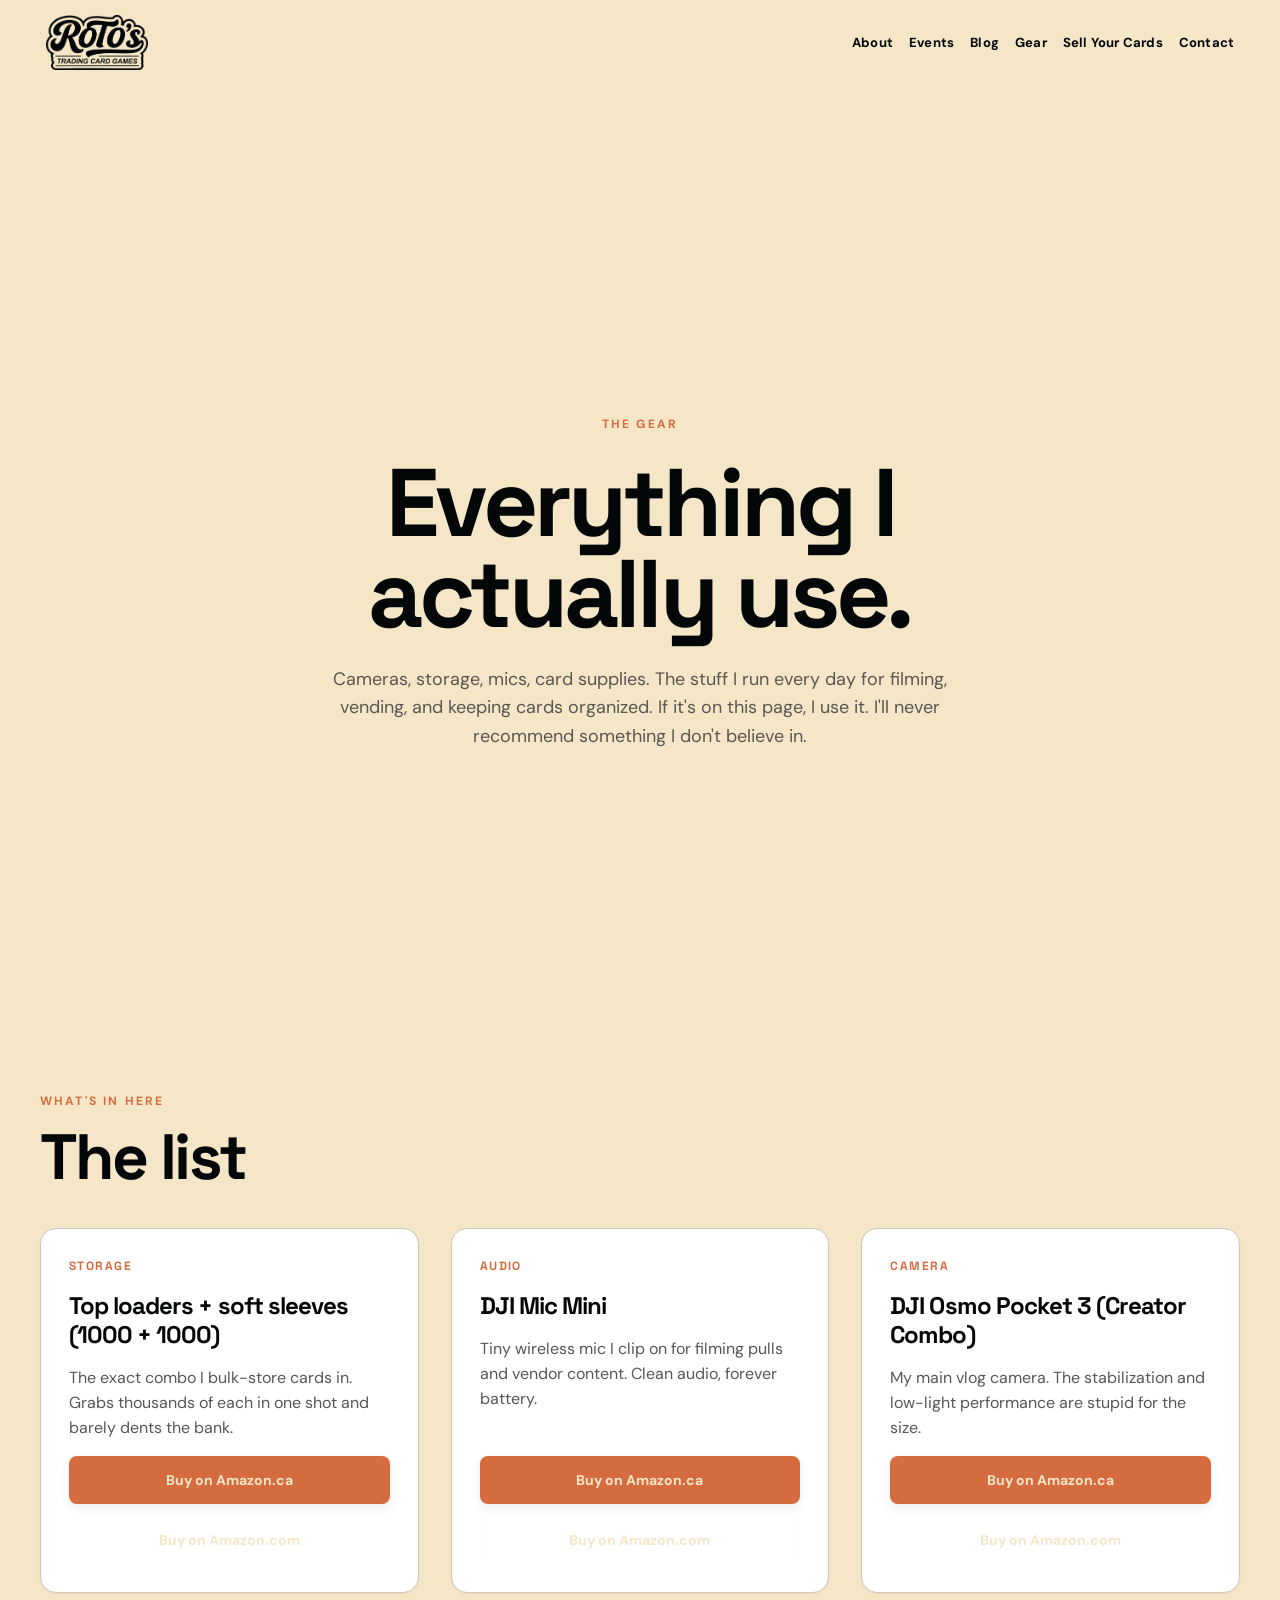
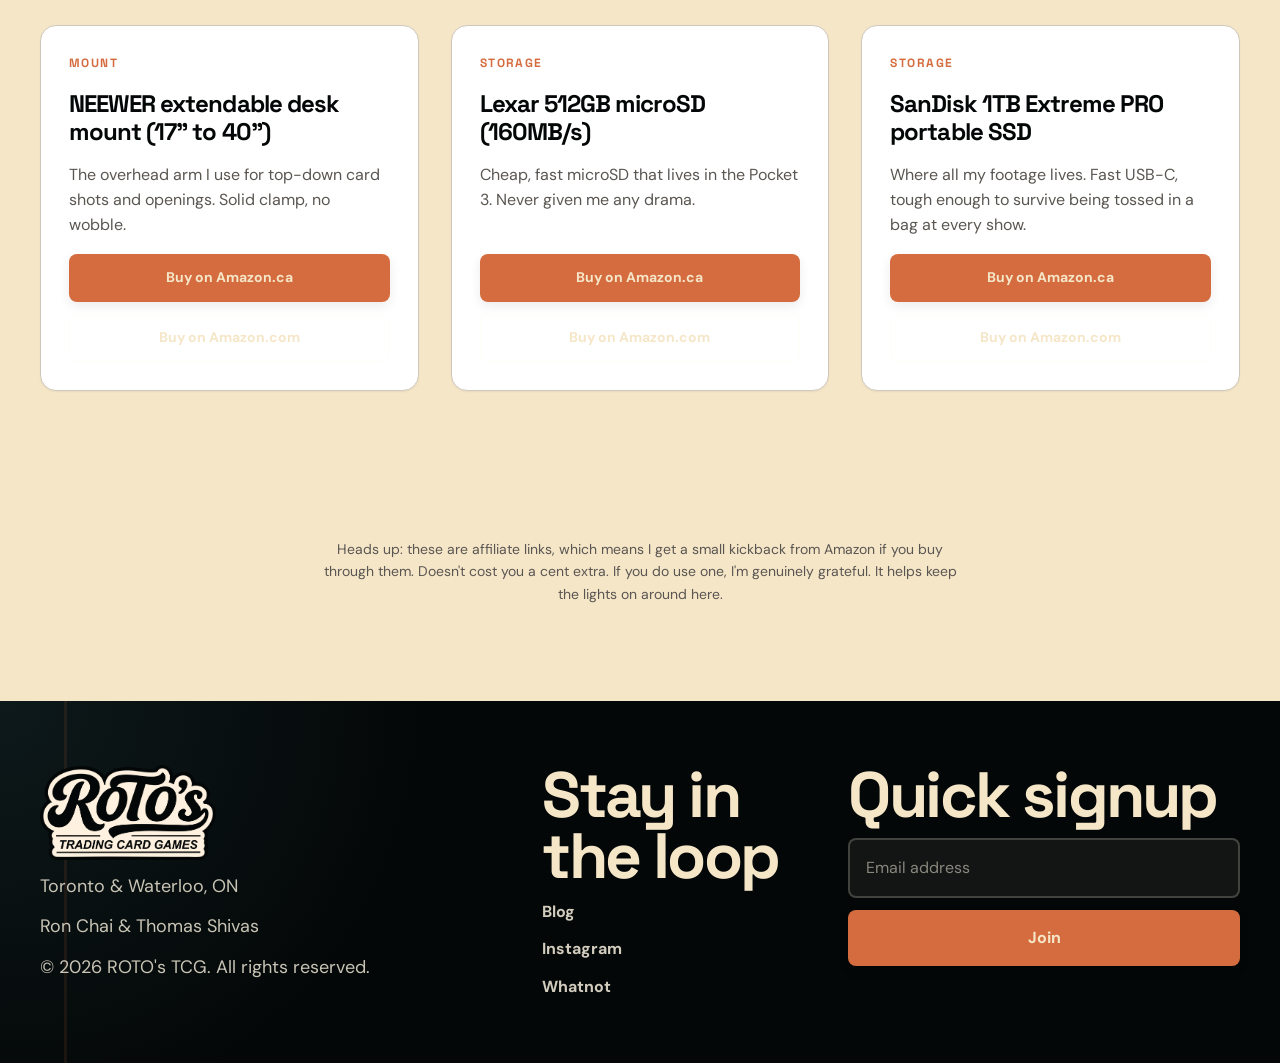
==== gear.html @ c9933e34 "Add /gear affiliate products page - New gear.html page showcasing 6 Amazon affiliate products (CA + " ====
<!DOCTYPE html>
<html lang="en">
  <head>
    <meta charset="UTF-8" />
    <meta name="viewport" content="width=device-width, initial-scale=1.0" />
    <title>Gear I Use | ROTO's TCG</title>
    <meta
      name="description"
      content="The cameras, mics, storage, and card supplies I actually use every day. Amazon affiliate links for Canada and the US."
    />
    <meta
      property="og:title"
      content="Gear I Use | ROTO's TCG"
    />
    <meta
      property="og:description"
      content="The cameras, mics, storage, and card supplies I actually use every day. Amazon affiliate links for Canada and the US."
    />
    <meta property="og:type" content="website" />
    <meta property="og:image" content="https://rotostcg.ca/assets/logo.png" />
    <meta name="twitter:card" content="summary_large_image" />
    <meta
      name="twitter:title"
      content="Gear I Use | ROTO's TCG"
    />
    <meta
      name="twitter:description"
      content="The cameras, mics, storage, and card supplies I actually use every day. Amazon affiliate links for Canada and the US."
    />
    <meta name="twitter:image" content="https://rotostcg.ca/assets/logo.png" />
    <meta name="theme-color" content="#fff8e5" />
    <link rel="icon" type="image/x-icon" href="/favicon.ico" />
    <link rel="icon" type="image/png" sizes="32x32" href="/assets/favicon-32.png" />
    <link rel="icon" type="image/png" sizes="16x16" href="/assets/favicon-16.png" />
    <link rel="apple-touch-icon" sizes="180x180" href="/assets/apple-touch-icon.png" />
    <link rel="canonical" href="https://rotostcg.ca/gear.html" />
    <meta property="og:url" content="https://rotostcg.ca/gear.html" />
    <link rel="preconnect" href="https://fonts.googleapis.com" />
    <link rel="preconnect" href="https://fonts.gstatic.com" crossorigin />
    <link
      href="https://fonts.googleapis.com/css2?family=DM+Sans:wght@400;500;700&family=Space+Grotesk:wght@500;700&display=swap"
      rel="stylesheet"
    />
    <link rel="stylesheet" href="./styles.css" />
    <script type="application/ld+json">
      {
        "@context": "https://schema.org",
        "@type": "LocalBusiness",
        "name": "ROTO's TCG",
        "description": "Toronto and Waterloo's trusted Pokemon card specialists. Buy, sell, and trade with Ron and Tom.",
        "areaServed": ["Toronto, Ontario", "Waterloo, Ontario", "Ontario"],
        "address": {
          "@type": "PostalAddress",
          "addressRegion": "ON",
          "addressCountry": "CA"
        },
        "url": "https://rotostcg.ca",
        "image": "https://rotostcg.ca/assets/logo.png",
        "telephone": "",
        "priceRange": "$$",
        "openingHours": [],
        "sameAs": [
          "https://www.instagram.com/rotos_tcg/",
          "https://www.whatnot.com/s/sPpusQs4"
        ]
      }
    </script>
    <script defer src="./script.js"></script>
  </head>
  <body>
    <a class="skip-link" href="#main-content">Skip to content</a>

    <header class="site-header" id="top">
      <nav class="navbar" aria-label="Primary">
        <a class="brand" href="index.html#top" aria-label="ROTO's TCG home">
          <img src="./assets/logo-black.png" alt="ROTO's TCG logo" />
        </a>

        <button
          class="nav-toggle"
          type="button"
          aria-expanded="false"
          aria-controls="site-menu"
          aria-label="Open navigation"
        >
          <span></span>
          <span></span>
          <span></span>
        </button>

        <div class="nav-panel" id="site-menu">
          <a href="index.html#about">About</a>
          <a href="index.html#events">Events</a>
          <a href="/blog/">Blog</a>
          <a href="gear.html" aria-current="page">Gear</a>
          <a href="index.html#sell">Sell Your Cards</a>
          <a href="index.html#contact">Contact</a>
        </div>
      </nav>
    </header>

    <main id="main-content">
      <section class="hero section-cream" aria-labelledby="hero-title">
        <div class="section-shell hero-shell">
          <div class="hero-copy guide-hero-copy">
            <p class="eyebrow reveal">the gear</p>
            <h1 class="reveal" id="hero-title">Everything I actually use.</h1>
            <p class="hero-text reveal">
              Cameras, storage, mics, card supplies. The stuff I run every day for
              filming, vending, and keeping cards organized. If it's on this page,
              I use it. I'll never recommend something I don't believe in.
            </p>
          </div>
        </div>
      </section>

      <section class="section section-cream" aria-labelledby="gear-list-title">
        <div class="section-shell">
          <div class="section-heading reveal">
            <p class="eyebrow">what's in here</p>
            <h2 id="gear-list-title">The list</h2>
          </div>

          <div class="gear-grid">
            <article class="gear-card reveal" style="--delay: 0ms">
              <p class="gear-eyebrow">storage</p>
              <h3 class="gear-title">Top loaders + soft sleeves (1000 + 1000)</h3>
              <p class="gear-note">
                The exact combo I bulk-store cards in. Grabs thousands of each in
                one shot and barely dents the bank.
              </p>
              <div class="gear-links">
                <a
                  class="button button-primary gear-btn"
                  href="https://amzn.to/4f06WtV"
                  target="_blank"
                  rel="nofollow sponsored noopener"
                  >Buy on Amazon.ca</a
                >
                <a
                  class="button button-ghost gear-btn"
                  href="https://amzn.to/4wD39bH"
                  target="_blank"
                  rel="nofollow sponsored noopener"
                  >Buy on Amazon.com</a
                >
              </div>
            </article>

            <article class="gear-card reveal" style="--delay: 80ms">
              <p class="gear-eyebrow">audio</p>
              <h3 class="gear-title">DJI Mic Mini</h3>
              <p class="gear-note">
                Tiny wireless mic I clip on for filming pulls and vendor content.
                Clean audio, forever battery.
              </p>
              <div class="gear-links">
                <a
                  class="button button-primary gear-btn"
                  href="https://amzn.to/4aQiDAQ"
                  target="_blank"
                  rel="nofollow sponsored noopener"
                  >Buy on Amazon.ca</a
                >
                <a
                  class="button button-ghost gear-btn"
                  href="https://amzn.to/44rLvMe"
                  target="_blank"
                  rel="nofollow sponsored noopener"
                  >Buy on Amazon.com</a
                >
              </div>
            </article>

            <article class="gear-card reveal" style="--delay: 160ms">
              <p class="gear-eyebrow">camera</p>
              <h3 class="gear-title">DJI Osmo Pocket 3 (Creator Combo)</h3>
              <p class="gear-note">
                My main vlog camera. The stabilization and low-light performance
                are stupid for the size.
              </p>
              <div class="gear-links">
                <a
                  class="button button-primary gear-btn"
                  href="https://amzn.to/3QVbw3o"
                  target="_blank"
                  rel="nofollow sponsored noopener"
                  >Buy on Amazon.ca</a
                >
                <a
                  class="button button-ghost gear-btn"
                  href="https://amzn.to/4fuj7PH"
                  target="_blank"
                  rel="nofollow sponsored noopener"
                  >Buy on Amazon.com</a
                >
              </div>
            </article>

            <article class="gear-card reveal" style="--delay: 240ms">
              <p class="gear-eyebrow">mount</p>
              <h3 class="gear-title">NEEWER extendable desk mount (17" to 40")</h3>
              <p class="gear-note">
                The overhead arm I use for top-down card shots and openings. Solid
                clamp, no wobble.
              </p>
              <div class="gear-links">
                <a
                  class="button button-primary gear-btn"
                  href="https://amzn.to/3SY3oQd"
                  target="_blank"
                  rel="nofollow sponsored noopener"
                  >Buy on Amazon.ca</a
                >
                <a
                  class="button button-ghost gear-btn"
                  href="https://amzn.to/3RweQlE"
                  target="_blank"
                  rel="nofollow sponsored noopener"
                  >Buy on Amazon.com</a
                >
              </div>
            </article>

            <article class="gear-card reveal" style="--delay: 320ms">
              <p class="gear-eyebrow">storage</p>
              <h3 class="gear-title">Lexar 512GB microSD (160MB/s)</h3>
              <p class="gear-note">
                Cheap, fast microSD that lives in the Pocket 3. Never given me
                any drama.
              </p>
              <div class="gear-links">
                <a
                  class="button button-primary gear-btn"
                  href="https://amzn.to/4fAtyRO"
                  target="_blank"
                  rel="nofollow sponsored noopener"
                  >Buy on Amazon.ca</a
                >
                <a
                  class="button button-ghost gear-btn"
                  href="https://amzn.to/4fg39aD"
                  target="_blank"
                  rel="nofollow sponsored noopener"
                  >Buy on Amazon.com</a
                >
              </div>
            </article>

            <article class="gear-card reveal" style="--delay: 400ms">
              <p class="gear-eyebrow">storage</p>
              <h3 class="gear-title">SanDisk 1TB Extreme PRO portable SSD</h3>
              <p class="gear-note">
                Where all my footage lives. Fast USB-C, tough enough to survive
                being tossed in a bag at every show.
              </p>
              <div class="gear-links">
                <a
                  class="button button-primary gear-btn"
                  href="https://amzn.to/4hbNYBJ"
                  target="_blank"
                  rel="nofollow sponsored noopener"
                  >Buy on Amazon.ca</a
                >
                <a
                  class="button button-ghost gear-btn"
                  href="https://amzn.to/4vsnDmE"
                  target="_blank"
                  rel="nofollow sponsored noopener"
                  >Buy on Amazon.com</a
                >
              </div>
            </article>
          </div>
        </div>
      </section>

      <section class="section section-cream disclosure" aria-labelledby="disclosure-title">
        <div class="section-shell">
          <h2 id="disclosure-title" class="sr-only">Affiliate disclosure</h2>
          <p class="disclosure-text reveal">
            Heads up: these are affiliate links, which means I get a small
            kickback from Amazon if you buy through them. Doesn't cost you a cent
            extra. If you do use one, I'm genuinely grateful. It helps keep the
            lights on around here.
          </p>
        </div>
      </section>
    </main>

    <footer class="site-footer section-dark" id="contact">
      <div class="section-shell footer-shell">
        <div class="footer-brand reveal">
          <img
            src="./assets/logo-no-bg.png"
            alt="ROTO's TCG logo"
            loading="lazy"
            width="180"
          />
          <p>Toronto &amp; Waterloo, ON</p>
          <p>Ron Chai &amp; Thomas Shivas</p>
          <p>© 2026 ROTO's TCG. All rights reserved.</p>
        </div>

        <div class="footer-links reveal">
          <h2 class="footer-heading">Stay in the loop</h2>
          <a href="/blog/">Blog</a>
          <a href="https://www.instagram.com/rotos_tcg/" target="_blank" rel="noreferrer"
            >Instagram</a
          >
          <a href="https://www.whatnot.com/s/sPpusQs4" target="_blank" rel="noreferrer"
            >Whatnot</a
          >
        </div>

        <div class="footer-form reveal">
          <h2 class="footer-heading">Quick signup</h2>
          <form
            class="mini-signup"
            action="https://formsubmit.co/rotom.assistant4@gmail.com"
            method="POST"
          >
            <input type="hidden" name="_subject" value="ROTO's TCG footer signup" />
            <input type="hidden" name="_captcha" value="false" />
            <label class="sr-only" for="footer-email">Email</label>
            <input
              id="footer-email"
              type="email"
              name="email"
              placeholder="Email address"
              required
              autocomplete="email"
            />
            <button type="submit">Join</button>
          </form>
        </div>
      </div>
    </footer>
  </body>
</html>
---- styles.css ----
:root {
  --cream: #f5e6c8;
  --ink: #040707;
  --accent: #d56c3f;
  --accent-dark: #cb673d;
  --teal: #376b76;
  --surface: #faf0db;
  --surface-tint: #eddcbe;
  --border: #cec7bb;
  --muted: #5a5652;
  --error: #c1292e;
  --success: #2d6a4f;
  --shadow-subtle: 0 1px 2px rgba(4, 7, 7, 0.05);
  --shadow-medium: 0 4px 12px rgba(4, 7, 7, 0.08);
  --shadow-strong: 0 8px 24px rgba(4, 7, 7, 0.12);
  --radius-small: 4px;
  --radius-medium: 8px;
  --radius-large: 16px;
  --container: 1200px;
  --section-space: clamp(5.5rem, 9vw, 8rem);
  --transition-fast: 220ms ease-out;
  --transition-base: 320ms ease-out;
}

*,
*::before,
*::after {
  box-sizing: border-box;
}

html {
  scroll-behavior: smooth;
}

body {
  margin: 0;
  font-family: "DM Sans", sans-serif;
  background: var(--cream);
  color: var(--ink);
  line-height: 1.6;
  text-rendering: optimizeLegibility;
}

body.nav-open {
  overflow: hidden;
}

body::before {
  content: "";
  position: fixed;
  inset: 0;
  pointer-events: none;
  background-image:
    radial-gradient(rgba(4, 7, 7, 0.03) 0.7px, transparent 0.7px),
    radial-gradient(rgba(213, 108, 63, 0.04) 0.6px, transparent 0.6px);
  background-position: 0 0, 12px 16px;
  background-size: 24px 24px, 28px 28px;
  opacity: 0.55;
  z-index: -1;
}

img {
  display: block;
  max-width: 100%;
}

a {
  color: inherit;
  text-decoration: none;
}

button,
input,
textarea {
  font: inherit;
}

button {
  cursor: pointer;
}

input,
textarea {
  min-width: 0;
}

.skip-link,
.sr-only {
  position: absolute;
  width: 1px;
  height: 1px;
  padding: 0;
  margin: -1px;
  overflow: hidden;
  clip: rect(0, 0, 0, 0);
  white-space: nowrap;
  border: 0;
}

.skip-link:focus {
  width: auto;
  height: auto;
  margin: 1rem;
  padding: 0.75rem 1rem;
  clip: auto;
  background: var(--accent);
  color: var(--cream);
  border-radius: var(--radius-small);
  z-index: 999;
}

.section-shell {
  width: min(calc(100% - 2rem), var(--container));
  margin: 0 auto;
}

#about,
#events,
#sell,
#contact {
  scroll-margin-top: 7rem;
}

.site-header {
  position: sticky;
  top: 0;
  z-index: 50;
}

.navbar {
  width: min(calc(100% - 1rem), calc(var(--container) + 1rem));
  margin: 0.45rem auto 0;
  padding: 0.4rem 0.8rem;
  display: flex;
  align-items: center;
  justify-content: space-between;
  gap: 0.8rem;
  border: 1px solid transparent;
  border-radius: 999px;
  transition:
    background-color var(--transition-base),
    border-color var(--transition-base),
    box-shadow var(--transition-base),
    backdrop-filter var(--transition-base),
    transform var(--transition-fast);
}

.navbar.is-scrolled {
  background: rgba(213, 108, 63, 0.94);
  border-color: rgba(255, 248, 229, 0.32);
  box-shadow: var(--shadow-medium);
  backdrop-filter: blur(18px);
}

.brand {
  display: inline-flex;
  align-items: center;
}

.brand img {
  width: clamp(4.8rem, 10vw, 6.4rem);
  transition: filter var(--transition-base);
}

.navbar.is-scrolled .brand img {
  filter: brightness(0) invert(1);
}

.nav-panel {
  display: flex;
  align-items: center;
  gap: 1rem;
}

.nav-panel a {
  position: relative;
  font-size: 0.82rem;
  font-weight: 700;
  letter-spacing: 0.015em;
  transition: color var(--transition-base);
}

.navbar.is-scrolled .nav-panel a {
  color: #fff8e5;
}

.nav-panel a::after {
  content: "";
  position: absolute;
  left: 0;
  bottom: -0.4rem;
  width: 100%;
  height: 2px;
  background: var(--accent);
  transform: scaleX(0);
  transform-origin: left;
  transition:
    transform var(--transition-fast),
    background-color var(--transition-base);
}

.navbar.is-scrolled .nav-panel a::after {
  background: #fff8e5;
}

.nav-panel a:hover::after,
.nav-panel a:focus-visible::after {
  transform: scaleX(1);
}

.nav-toggle {
  display: none;
  width: 2.5rem;
  height: 2.5rem;
  padding: 0;
  border: 1px solid var(--border);
  border-radius: 999px;
  background: rgba(255, 248, 229, 0.96);
  align-items: center;
  justify-content: center;
  flex-direction: column;
  gap: 0.3rem;
  transition:
    background-color var(--transition-base),
    border-color var(--transition-base);
}

.navbar.is-scrolled .nav-toggle {
  background: rgba(213, 108, 63, 0.18);
  border-color: rgba(255, 248, 229, 0.6);
}

.nav-toggle span {
  width: 1.05rem;
  height: 2px;
  background: var(--ink);
  transition:
    transform var(--transition-fast),
    opacity var(--transition-fast),
    background-color var(--transition-base);
}

.navbar.is-scrolled .nav-toggle span {
  background: #fff8e5;
}

.nav-open .nav-toggle span:nth-child(1) {
  transform: translateY(0.4rem) rotate(45deg);
}

.nav-open .nav-toggle span:nth-child(2) {
  opacity: 0;
}

.nav-open .nav-toggle span:nth-child(3) {
  transform: translateY(-0.4rem) rotate(-45deg);
}

.section {
  position: relative;
  padding: var(--section-space) 0;
}

.section-cream {
  background: transparent;
}

.section-dark {
  background: var(--ink);
  color: var(--cream);
}

.section-dark::before {
  content: "";
  position: absolute;
  inset: 0;
  background:
    linear-gradient(90deg, transparent 0, transparent 5%, rgba(213, 108, 63, 0.11) 5%, rgba(213, 108, 63, 0.11) 5.2%, transparent 5.2%),
    radial-gradient(circle at top left, rgba(55, 107, 118, 0.18), transparent 32%);
  pointer-events: none;
}

.hero {
  min-height: 100svh;
  display: flex;
  align-items: center;
  padding-top: 7rem;
}

.hero-shell {
  display: flex;
  justify-content: center;
}

.hero-stage {
  position: relative;
  width: 100%;
  padding: 0;
  display: grid;
  place-items: center;
}

.hero-stage::before,
.hero-stage::after {
  content: none;
  display: none;
}

.hero-logo-wrap {
  position: relative;
  width: min(100%, 40rem);
  transform-style: preserve-3d;
  will-change: transform;
  transition: transform 40ms linear;
}

.hero-glow {
  position: absolute;
  inset: -25% -20% -25% -20%;
  z-index: 0;
  border-radius: 50%;
  background: radial-gradient(
    ellipse at center,
    rgba(213, 108, 63, 0.18) 0%,
    rgba(213, 108, 63, 0.08) 40%,
    transparent 70%
  );
  filter: blur(40px);
}

.hero-dots {
  position: absolute;
  inset: -62% -46% -66% -46%;
  z-index: 1;
  pointer-events: none;
  overflow: visible;
}

.hero-dot {
  position: absolute;
  transform: translate(-50%, -50%);
  border-radius: 999px;
  background: #d56c3f;
  box-shadow: 0 0 0 0.5px rgba(213, 108, 63, 0.08);
}

.hero-logo {
  position: relative;
  z-index: 2;
  width: min(100%, 38rem);
  margin: 0 auto;
  filter: drop-shadow(0 1.5rem 2.5rem rgba(4, 7, 7, 0.14));
  transform: translate3d(0, 0, 0);
  transition: transform 40ms linear;
}

.hero-copy {
  display: grid;
  gap: 1.5rem;
  width: min(100%, 52rem);
  justify-items: center;
  text-align: center;
}

.eyebrow {
  margin: 0;
  color: var(--accent);
  font-size: 0.75rem;
  font-weight: 700;
  letter-spacing: 0.18em;
  text-transform: uppercase;
}

h1,
h2,
h3,
.footer-heading {
  margin: 0;
  font-family: "Space Grotesk", sans-serif;
  letter-spacing: -0.04em;
  line-height: 0.95;
}

h1 {
  font-size: clamp(3.2rem, 11vw, 6rem);
  max-width: 10ch;
}

h2,
.footer-heading {
  font-size: clamp(2.2rem, 7vw, 4rem);
}

h3 {
  font-size: clamp(1.55rem, 4vw, 2rem);
}

p {
  margin: 0;
}

.hero-text,
.events-copy,
.form-lead,
.story-body,
.section-note,
.stream-shell p,
.footer-brand p {
  max-width: 42rem;
  color: var(--muted);
  font-size: clamp(1rem, 2vw, 1.125rem);
}

.section-dark .events-copy,
.section-dark .stream-shell p,
.site-footer .footer-brand p {
  color: rgba(255, 248, 229, 0.78);
}

.hero-actions {
  display: flex;
  flex-wrap: wrap;
  gap: 1rem 1.25rem;
  align-items: center;
  justify-content: center;
}

.button,
.mini-signup button {
  display: inline-flex;
  align-items: center;
  justify-content: center;
  min-height: 3rem;
  padding: 0.95rem 2rem;
  border: 0;
  border-radius: var(--radius-medium);
  font-weight: 700;
  transition:
    transform var(--transition-fast),
    background-color var(--transition-fast),
    color var(--transition-fast),
    box-shadow var(--transition-fast),
    border-color var(--transition-fast);
}

.button:hover,
.button:focus-visible,
.mini-signup button:hover,
.mini-signup button:focus-visible {
  transform: translateY(-1px);
}

.button-primary,
.mini-signup button {
  background: var(--accent);
  color: var(--cream);
  box-shadow: var(--shadow-medium);
}

.button-primary:hover,
.button-primary:focus-visible,
.mini-signup button:hover,
.mini-signup button:focus-visible {
  background: var(--accent-dark);
}

.button-ghost {
  border: 1px solid rgba(255, 248, 229, 0.26);
  color: var(--cream);
  background: transparent;
}

.button-ghost:hover,
.button-ghost:focus-visible {
  border-color: rgba(255, 248, 229, 0.5);
  background: rgba(255, 248, 229, 0.07);
}

.text-link {
  display: inline-flex;
  align-items: center;
  gap: 0.5rem;
  font-weight: 700;
  color: inherit;
}

.text-link::after {
  content: "";
  width: 2.2rem;
  height: 1px;
  background: currentColor;
  transition: width var(--transition-fast);
}

.text-link:hover::after,
.text-link:focus-visible::after {
  width: 3rem;
}

.section-heading {
  display: grid;
  gap: 1rem;
  margin-bottom: 2rem;
}

.service-grid {
  display: grid;
  gap: 1rem;
}

.service-card {
  position: relative;
  display: grid;
  gap: 1rem;
  padding: 2rem;
  border-radius: var(--radius-large);
  background: var(--ink);
  color: var(--cream);
  box-shadow: var(--shadow-medium);
}

.service-card p {
  color: rgba(255, 248, 229, 0.78);
}

.service-line {
  width: 4rem;
  height: 4px;
  background: var(--accent);
  border-radius: 999px;
}

.section-note {
  margin-top: 2rem;
}

.events-shell,
.stream-shell {
  display: grid;
  gap: 1.75rem;
}

.marquee {
  position: relative;
  overflow: hidden;
  padding: 1rem 0;
}

.marquee::before,
.marquee::after {
  content: "";
  position: absolute;
  top: 0;
  bottom: 0;
  width: 4rem;
  z-index: 1;
}

.marquee::before {
  left: 0;
  background: linear-gradient(90deg, var(--ink), rgba(4, 7, 7, 0));
}

.marquee::after {
  right: 0;
  background: linear-gradient(270deg, var(--ink), rgba(4, 7, 7, 0));
}

.marquee-track {
  display: flex;
  width: max-content;
  gap: 2rem;
  animation: marquee 28s linear infinite;
}

.marquee:hover .marquee-track {
  animation-play-state: paused;
}

.marquee-track span {
  font-family: "Space Grotesk", sans-serif;
  font-size: clamp(2rem, 8vw, 4.75rem);
  line-height: 1;
  letter-spacing: -0.04em;
  color: rgba(255, 248, 229, 0.34);
  white-space: nowrap;
}

.story-shell {
  display: grid;
  gap: 1.75rem;
}

.story-body {
  display: grid;
  gap: 1.5rem;
  max-width: 52rem;
}

.story-body p {
  position: relative;
  padding-left: 1.25rem;
}

.story-body p::before {
  content: "";
  position: absolute;
  left: 0;
  top: 0.55rem;
  width: 0.45rem;
  height: calc(100% - 1rem);
  border-radius: 999px;
  background: rgba(213, 108, 63, 0.28);
}

.section-form {
  padding-top: clamp(6rem, 10vw, 8.5rem);
}

.form-shell {
  display: grid;
  gap: 2rem;
}

.form-intro {
  display: grid;
  gap: 1.5rem;
  align-content: start;
}

.form-points {
  display: grid;
  gap: 0.9rem;
}

.form-points p {
  padding-left: 1rem;
  border-left: 2px solid rgba(213, 108, 63, 0.3);
  color: var(--muted);
}

.form-card {
  position: relative;
  padding: clamp(1.5rem, 4vw, 2.25rem);
  border: 1px solid rgba(206, 199, 187, 0.9);
  border-radius: calc(var(--radius-large) + 4px);
  background: linear-gradient(180deg, rgba(255, 253, 247, 0.98), rgba(246, 238, 217, 0.98));
  box-shadow: var(--shadow-strong);
}

.form-card::before {
  content: "";
  position: absolute;
  inset: 1rem;
  border: 1px solid rgba(213, 108, 63, 0.16);
  border-radius: var(--radius-large);
  pointer-events: none;
}

.contact-form {
  position: relative;
  display: grid;
  gap: 1.25rem;
}

.field-grid {
  display: grid;
  gap: 1rem;
}

.field {
  display: grid;
  gap: 0.5rem;
}

.field span:first-child,
.field-hint,
.checkbox-field span {
  font-size: 0.95rem;
}

.field-hint {
  color: var(--muted);
}

.field input,
.field textarea,
.mini-signup input {
  width: 100%;
  padding: 0.95rem 1rem;
  border: 2px solid var(--border);
  border-radius: var(--radius-medium);
  background: rgba(255, 255, 255, 0.9);
  color: var(--ink);
  transition:
    border-color var(--transition-fast),
    box-shadow var(--transition-fast),
    background-color var(--transition-fast);
}

.field input {
  min-height: 3rem;
}

.field textarea {
  resize: vertical;
}

.field input:focus,
.field textarea:focus,
.mini-signup input:focus {
  outline: none;
  border-color: var(--accent);
  box-shadow: 0 0 0 4px rgba(213, 108, 63, 0.14);
  background: #fff;
}

.field input:user-invalid,
.field textarea:user-invalid,
.field input.is-invalid,
.field textarea.is-invalid {
  border-color: var(--error);
}

.money-input {
  display: grid;
  grid-template-columns: auto 1fr;
  align-items: center;
  border: 2px solid var(--border);
  border-radius: var(--radius-medium);
  background: rgba(255, 255, 255, 0.9);
  transition:
    border-color var(--transition-fast),
    box-shadow var(--transition-fast),
    background-color var(--transition-fast);
}

.money-input:focus-within {
  border-color: var(--accent);
  box-shadow: 0 0 0 4px rgba(213, 108, 63, 0.14);
  background: #fff;
}

.money-input span {
  padding-left: 1rem;
  color: var(--muted);
  font-weight: 700;
}

.money-input input {
  border: 0;
  background: transparent;
  box-shadow: none;
}

.money-input input:focus {
  box-shadow: none;
}

.checkbox-field {
  display: flex;
  gap: 0.75rem;
  align-items: flex-start;
}

.checkbox-field input {
  width: 1.1rem;
  height: 1.1rem;
  margin-top: 0.2rem;
  accent-color: var(--accent);
}

.button-submit {
  width: 100%;
}

.form-note {
  color: var(--muted);
  font-size: 0.95rem;
}

.file-feedback {
  min-height: 1.25rem;
  font-size: 0.9rem;
  color: var(--muted);
}

.file-feedback.is-error {
  color: var(--error);
}

.file-feedback.is-success {
  color: var(--success);
}

.site-footer {
  position: relative;
  padding: 4rem 0;
}

.email-popup {
  position: fixed;
  right: 1.1rem;
  bottom: 1.1rem;
  z-index: 60;
  width: min(calc(100vw - 2rem), 24rem);
  padding: 1.15rem 1.15rem 1.2rem;
  border: 1px solid rgba(206, 199, 187, 0.95);
  border-radius: calc(var(--radius-large) + 2px);
  background: linear-gradient(180deg, rgba(255, 253, 247, 0.98), rgba(246, 238, 217, 0.98));
  box-shadow: var(--shadow-strong);
  transform: translate3d(0, calc(100% + 2rem), 0);
  opacity: 0;
  pointer-events: none;
  transition:
    transform var(--transition-base),
    opacity var(--transition-base);
}

.email-popup.is-visible {
  transform: translate3d(0, 0, 0);
  opacity: 1;
  pointer-events: auto;
}

.email-popup-eyebrow {
  margin-bottom: 0.45rem;
  color: var(--accent);
  font-size: 0.74rem;
  font-weight: 700;
  letter-spacing: 0.16em;
  text-transform: uppercase;
}

.email-popup-title {
  margin: 0 2rem 1rem 0;
  font-family: "Space Grotesk", sans-serif;
  font-size: clamp(1.35rem, 3vw, 1.8rem);
  letter-spacing: -0.03em;
  line-height: 1.02;
}

.email-popup-close {
  position: absolute;
  top: 0.55rem;
  right: 0.55rem;
  width: 2rem;
  height: 2rem;
  border: 0;
  border-radius: 999px;
  background: transparent;
  color: var(--ink);
  font-size: 1.35rem;
  line-height: 1;
}

.email-popup-close:hover,
.email-popup-close:focus-visible {
  background: rgba(4, 7, 7, 0.06);
}

.email-popup-form {
  display: grid;
  gap: 0.75rem;
}

.email-popup-form input {
  width: 100%;
  min-height: 3rem;
  padding: 0.9rem 1rem;
  border: 2px solid var(--border);
  border-radius: var(--radius-medium);
  background: rgba(255, 255, 255, 0.9);
  color: var(--ink);
}

.email-popup-form input:focus {
  outline: none;
  border-color: var(--accent);
  box-shadow: 0 0 0 4px rgba(213, 108, 63, 0.14);
  background: #fff;
}

.email-popup-form button {
  display: inline-flex;
  align-items: center;
  justify-content: center;
  min-height: 3rem;
  padding: 0.9rem 1.25rem;
  border: 0;
  border-radius: var(--radius-medium);
  background: var(--accent);
  color: var(--cream);
  font-weight: 700;
  box-shadow: var(--shadow-medium);
}

.email-popup-form button:hover,
.email-popup-form button:focus-visible {
  background: var(--accent-dark);
}

.footer-shell {
  display: grid;
  gap: 2rem;
}

.footer-brand,
.footer-links,
.footer-form {
  display: grid;
  gap: 0.75rem;
  align-content: start;
}

.footer-brand img {
  width: clamp(8rem, 18vw, 11rem);
}

.footer-links a {
  width: fit-content;
  color: rgba(255, 248, 229, 0.82);
  font-weight: 700;
}

.footer-links a:hover,
.footer-links a:focus-visible {
  color: var(--cream);
}

.mini-signup {
  display: grid;
  gap: 0.75rem;
}

.mini-signup input {
  background: rgba(255, 248, 229, 0.06);
  color: var(--cream);
  border-color: rgba(255, 248, 229, 0.2);
}

.mini-signup input::placeholder {
  color: rgba(255, 248, 229, 0.5);
}

.reveal {
  opacity: 0;
  transform: translateY(20px);
  transition:
    opacity 480ms ease-out,
    transform 480ms ease-out;
  transition-delay: var(--delay, 0ms);
}

.reveal.is-visible {
  opacity: 1;
  transform: translateY(0);
}

@keyframes marquee {
  from {
    transform: translateX(0);
  }

  to {
    transform: translateX(-50%);
  }
}

@keyframes logoFloat {
  0%,
  100% {
    transform: translate3d(0, 0, 0);
  }

  50% {
    transform: translate3d(0, -10px, 0);
  }
}

@media (max-width: 59.99rem) {
  .nav-toggle {
    display: inline-flex;
  }

  .nav-panel {
    position: fixed;
    inset: 3.8rem 1rem auto 1rem;
    padding: 1.25rem;
    display: grid;
    gap: 1rem;
    background: rgba(255, 248, 229, 0.98);
    border: 1px solid var(--border);
    border-radius: var(--radius-large);
    box-shadow: var(--shadow-strong);
    transform: translateY(-0.75rem);
    opacity: 0;
    pointer-events: none;
    transition:
      transform var(--transition-base),
      opacity var(--transition-base);
  }

  .nav-open .nav-panel {
    transform: translateY(0);
    opacity: 1;
    pointer-events: auto;
  }

  .navbar.is-scrolled .nav-panel a {
    color: var(--ink);
  }

  .navbar.is-scrolled .nav-panel a::after {
    background: var(--accent);
  }

  .hero-logo-wrap {
    animation: logoFloat 3.6s ease-in-out infinite;
  }
}

@media (min-width: 48rem) {
  .events-shell {
    grid-template-columns: repeat(2, minmax(0, 1fr));
  }

  .service-grid {
    grid-template-columns: repeat(3, minmax(0, 1fr));
  }

  .story-shell {
    grid-template-columns: minmax(0, 0.9fr) minmax(0, 1.1fr);
    align-items: start;
  }

  .form-shell {
    grid-template-columns: minmax(0, 0.85fr) minmax(0, 1.15fr);
    align-items: start;
  }

  .field-grid {
    grid-template-columns: repeat(2, minmax(0, 1fr));
  }

  .field-wide {
    grid-column: 1 / -1;
  }

  .footer-shell {
    grid-template-columns: minmax(0, 1.2fr) minmax(0, 0.7fr) minmax(0, 1fr);
  }
}

@media (prefers-reduced-motion: reduce) {
  html {
    scroll-behavior: auto;
  }

  *,
  *::before,
  *::after {
    animation-duration: 0.01ms !important;
    animation-iteration-count: 1 !important;
    transition-duration: 0.01ms !important;
    scroll-behavior: auto !important;
  }

  .reveal {
    opacity: 1;
    transform: none;
  }
}

@media (max-width: 36rem) {
  .email-popup {
    right: 0.75rem;
    bottom: 0.75rem;
    width: min(calc(100vw - 1.5rem), 24rem);
    padding: 1rem;
  }
}

.guide-hero-copy {
  width: min(100%, 56rem);
}

.guide-section {
  padding-block: clamp(5rem, 9vw, 7rem);
}

.guide-shell {
  display: grid;
  gap: 1.5rem;
}

.guide-shell .section-heading {
  margin-bottom: 0;
}

.guide-copy {
  max-width: 46rem;
  font-size: clamp(1rem, 2vw, 1.125rem);
  line-height: 1.75;
  color: var(--muted);
}

.section-dark .guide-copy {
  color: rgba(255, 248, 229, 0.78);
}

/* ==================== Gear page ==================== */

.gear-grid {
  display: grid;
  gap: 1.5rem;
  grid-template-columns: 1fr;
  margin-top: 2.5rem;
}

@media (min-width: 720px) {
  .gear-grid {
    grid-template-columns: repeat(2, 1fr);
    gap: 2rem;
  }
}

@media (min-width: 1080px) {
  .gear-grid {
    grid-template-columns: repeat(3, 1fr);
  }
}

.gear-card {
  background: #ffffff;
  border: 1px solid var(--border);
  border-radius: var(--radius-large);
  padding: 1.75rem;
  display: flex;
  flex-direction: column;
  gap: 1rem;
  box-shadow: var(--shadow-subtle);
  transition: transform var(--transition-fast), box-shadow var(--transition-fast);
}

.gear-card:hover {
  transform: translateY(-2px);
  box-shadow: var(--shadow-medium);
}

.gear-eyebrow {
  margin: 0;
  font-family: "Space Grotesk", "DM Sans", sans-serif;
  font-size: 0.75rem;
  font-weight: 700;
  letter-spacing: 0.12em;
  text-transform: uppercase;
  color: var(--accent);
}

.gear-title {
  margin: 0;
  font-family: "Space Grotesk", "DM Sans", sans-serif;
  font-size: 1.5rem;
  font-weight: 700;
  line-height: 1.2;
  color: var(--ink);
}

.gear-note {
  margin: 0;
  font-size: 1rem;
  line-height: 1.55;
  color: var(--muted);
  flex-grow: 1;
}

.gear-links {
  display: flex;
  gap: 0.75rem;
  flex-wrap: wrap;
}

.gear-btn {
  height: 44px;
  padding: 0 1.25rem;
  font-size: 0.875rem;
  display: inline-flex;
  align-items: center;
  justify-content: center;
  text-align: center;
  flex: 1 1 100%;
}

@media (min-width: 720px) {
  .gear-btn {
    flex: 1 1 auto;
  }
}

.disclosure {
  padding-block: 2rem 6rem;
}

.disclosure-text {
  max-width: 40rem;
  margin: 0 auto;
  text-align: center;
  font-size: 0.875rem;
  color: var(--muted);
  line-height: 1.6;
}
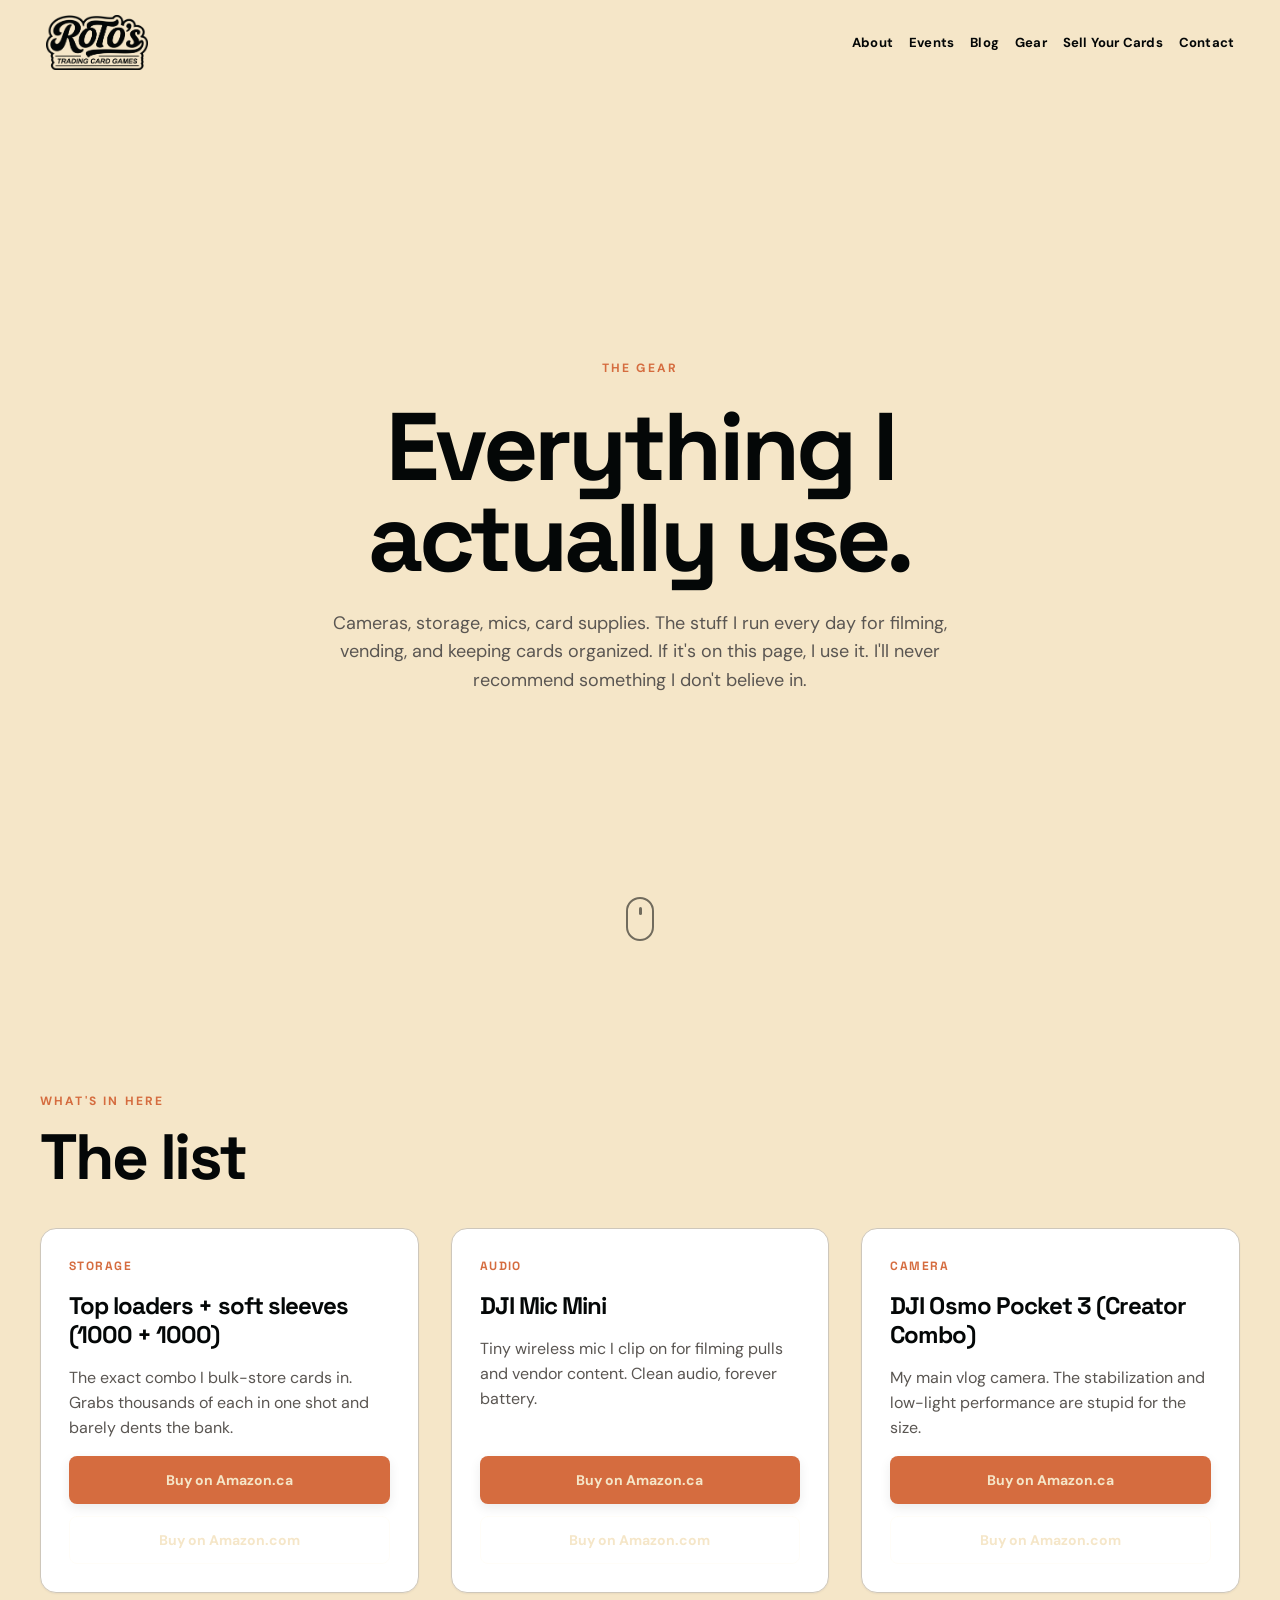
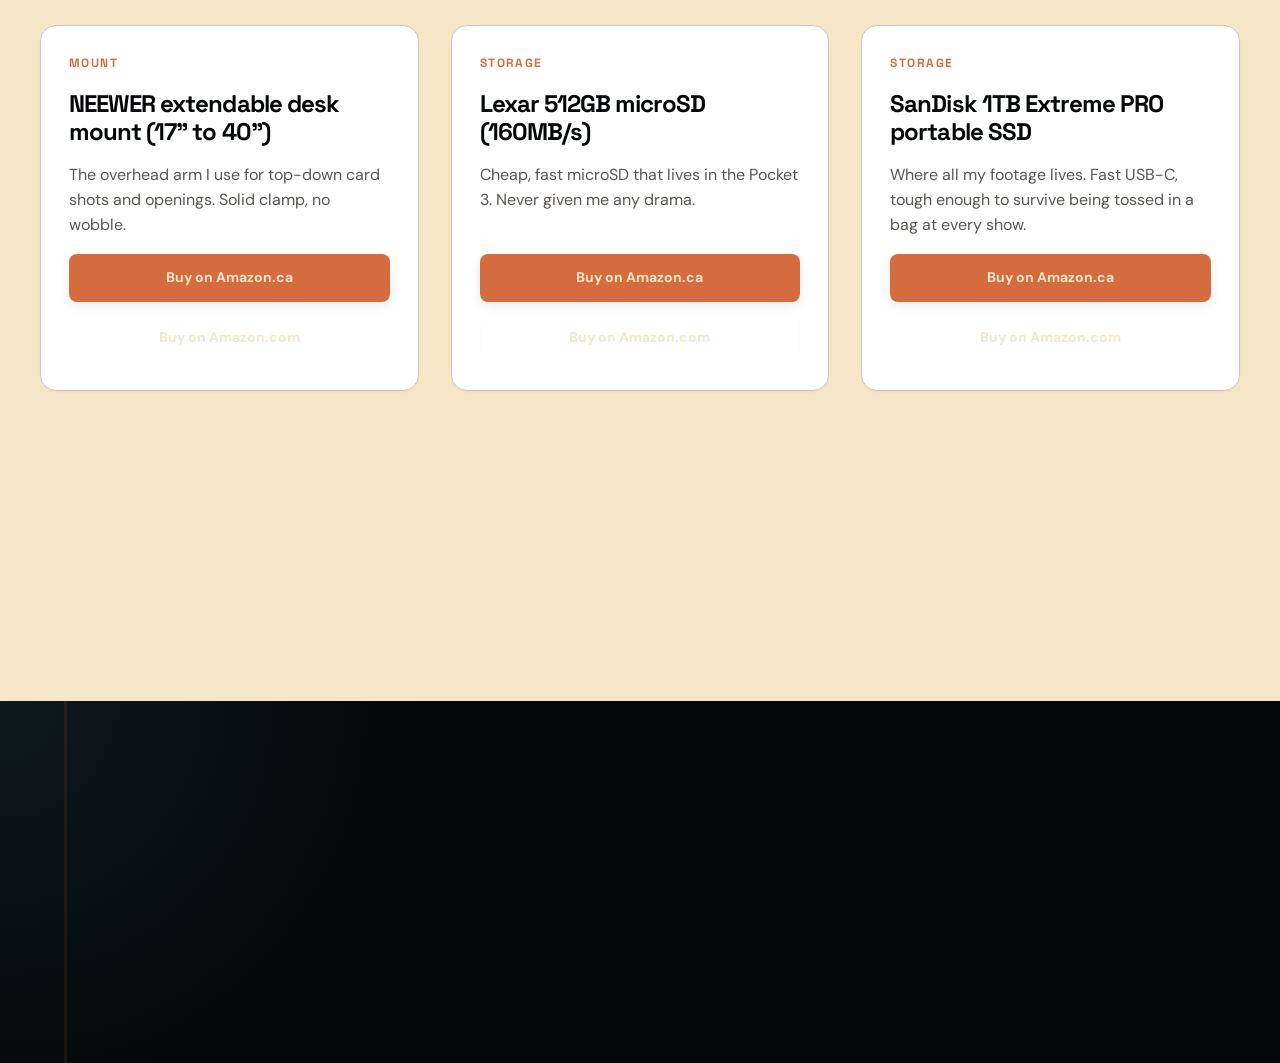
==== commit 6385f3b0: "Gear page: full-viewport hero + scroll-snap to product list - Hero centered on the viewport (100svh," ====
--- a/gear.html
+++ b/gear.html
@@ -1,5 +1,5 @@
 <!DOCTYPE html>
-<html lang="en">
+<html lang="en" data-snap="gear">
   <head>
     <meta charset="UTF-8" />
     <meta name="viewport" content="width=device-width, initial-scale=1.0" />
@@ -100,9 +100,9 @@
     </header>
 
     <main id="main-content">
-      <section class="hero section-cream" aria-labelledby="hero-title">
+      <section class="hero section-cream gear-hero" aria-labelledby="hero-title">
         <div class="section-shell hero-shell">
-          <div class="hero-copy guide-hero-copy">
+          <div class="hero-copy guide-hero-copy gear-hero-copy">
             <p class="eyebrow reveal">the gear</p>
             <h1 class="reveal" id="hero-title">Everything I actually use.</h1>
             <p class="hero-text reveal">
@@ -112,9 +112,12 @@
             </p>
           </div>
         </div>
+        <a class="gear-scroll-cue" href="#gear-list-title" aria-label="Scroll to the list">
+          <span></span>
+        </a>
       </section>
 
-      <section class="section section-cream" aria-labelledby="gear-list-title">
+      <section class="section section-cream gear-list-section" aria-labelledby="gear-list-title">
         <div class="section-shell">
           <div class="section-heading reveal">
             <p class="eyebrow">what's in here</p>
--- a/styles.css
+++ b/styles.css
@@ -1210,3 +1210,92 @@
   color: var(--muted);
   line-height: 1.6;
 }
+
+/* Gear page: full-viewport hero + scroll-snap between sections.
+   Scoped to html[data-snap="gear"] so other pages are untouched. */
+
+html[data-snap="gear"] {
+  scroll-snap-type: y mandatory;
+  scroll-padding-top: 5.5rem;
+}
+
+html[data-snap="gear"] .gear-hero,
+html[data-snap="gear"] .gear-list-section {
+  scroll-snap-align: start;
+  scroll-snap-stop: always;
+}
+
+html[data-snap="gear"] .gear-hero {
+  min-height: 100svh;
+  display: flex;
+  align-items: center;
+  justify-content: center;
+  padding-top: 0;
+  position: relative;
+}
+
+html[data-snap="gear"] .gear-hero .hero-shell {
+  width: 100%;
+}
+
+html[data-snap="gear"] .gear-hero-copy {
+  text-align: center;
+  margin-inline: auto;
+}
+
+html[data-snap="gear"] .gear-hero-copy .eyebrow,
+html[data-snap="gear"] .gear-hero-copy h1,
+html[data-snap="gear"] .gear-hero-copy .hero-text {
+  text-align: center;
+}
+
+.gear-scroll-cue {
+  position: absolute;
+  left: 50%;
+  bottom: 2.25rem;
+  transform: translateX(-50%);
+  width: 28px;
+  height: 44px;
+  border: 2px solid var(--ink);
+  border-radius: 9999px;
+  display: inline-flex;
+  align-items: flex-start;
+  justify-content: center;
+  padding-top: 8px;
+  opacity: 0.55;
+  transition: opacity var(--transition-fast);
+}
+
+.gear-scroll-cue:hover,
+.gear-scroll-cue:focus-visible {
+  opacity: 1;
+}
+
+.gear-scroll-cue span {
+  display: block;
+  width: 3px;
+  height: 8px;
+  background: var(--ink);
+  border-radius: 9999px;
+  animation: gear-scroll-cue-bounce 1.6s ease-in-out infinite;
+}
+
+@keyframes gear-scroll-cue-bounce {
+  0%, 100% {
+    transform: translateY(0);
+    opacity: 0.4;
+  }
+  50% {
+    transform: translateY(10px);
+    opacity: 1;
+  }
+}
+
+@media (prefers-reduced-motion: reduce) {
+  html[data-snap="gear"] {
+    scroll-snap-type: none;
+  }
+  .gear-scroll-cue span {
+    animation: none;
+  }
+}
